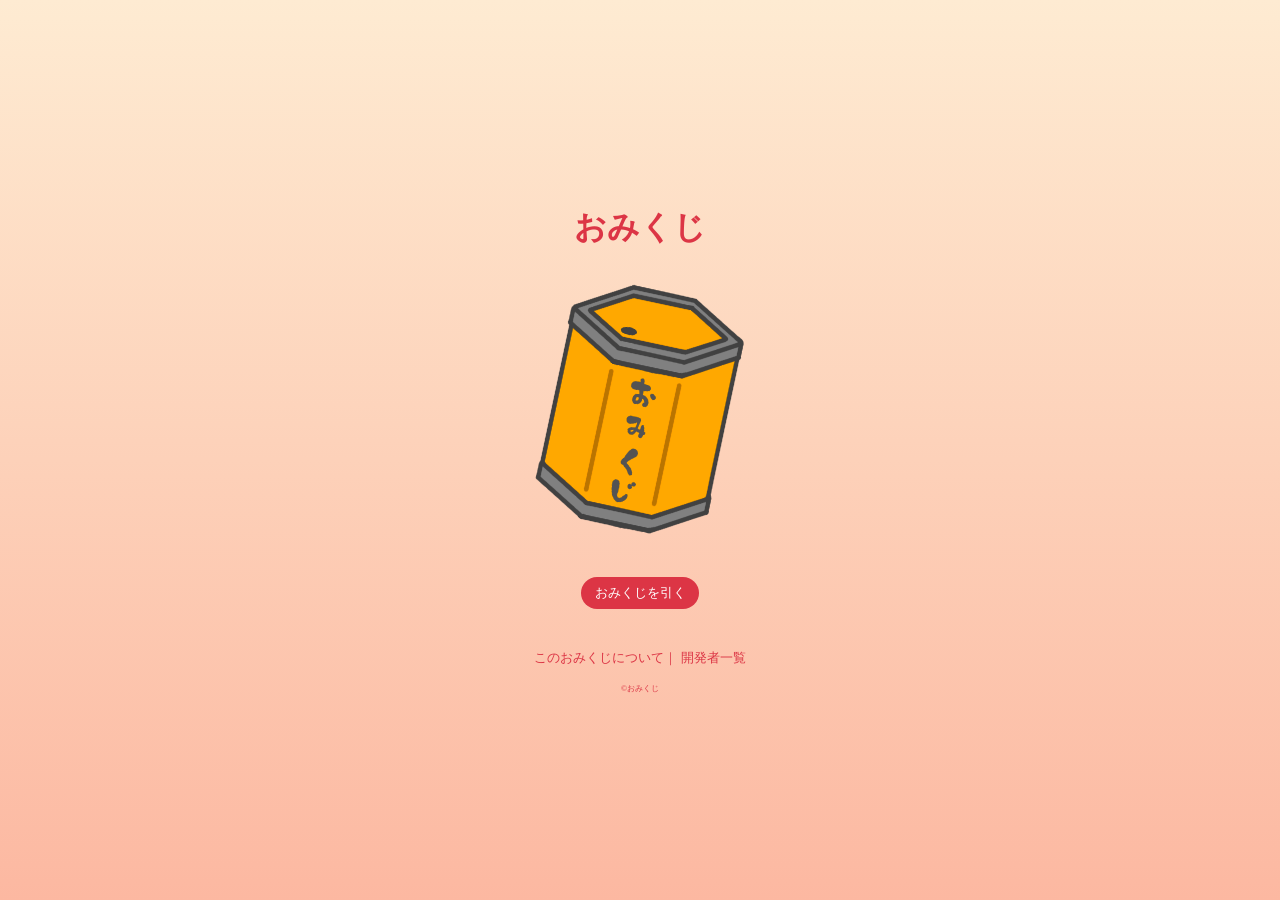
==== index.html @ d172a953 "Create the main structure of the top page" ====
<!DOCTYPE html>
<html lang="ja">
<head>
  <meta charset="UTF-8">
  <meta name="viewport" content="width=device-width, initial-scale=1.0">
  <title>おみくじ</title>
  <link rel="stylesheet" href="styles.css">
</head>
<body>
  <div class="topContainer flexColumn">
    <div class=" isVisible omikujiBox flexColumn">
      <h1 class="topTitle">おみくじ</h1>
      <img src="img/omikuji.PNG" alt="おみくじのイラスト">
      <button class="omikujiButton">おみくじを引く</button>
    </div>
    <!-- おみくじ表示 -->
    <div id="fortuneResult" class="isHidden omikujiPaper">
      <h2>おみくじ</h2>
      <hr>
      <div class="fortuneContents">
        <img id="resultImg" src="" alt="">
        <h1 id="fortune"></h1>
      </div>
      <hr>
      <div>
        <p id="fortuneComment"></p>
      </div>
      <hr>
      <div>
        <h3>✿ ラッキーカラー ✿</h3>
        <p id="luckyColor">
          // 
        </p>
      </div>
      <hr>
      <div>
        <h3>✿ ラッキードリンク ✿</h3>
        <p id="luckyDrink">
          // 
        </p>
      </div>
      <hr>
      <div>
        <h3>✿ ラッキーアクション ✿</h3>
        <p id="luckyAction">
          // 
        </p>
      </div>
      <button id="reTryButton" class="omikujiButton">もう一度おみくじを引く</button>
    </div>
    <footer>
      <div>
        <a href="about.html">このおみくじについて</a>｜
        <a href="developers.html">開発者一覧</a>
      </div>
      <p>©︎おみくじ</p>
    </footer>
  </div>
  <script src="script.js"></script>
</body>
</html>
---- styles.css ----
* {
  padding: 0;
  margin: 0;
  text-decoration: none;
  box-sizing: border-box;
}

:root {
  --main-text-color: #dc3545;
  --main-text-color-hover: #b32b39;
}

/* 要素の表示 */
.isVisible {
  display: block;
}
/* 要素の非表示 */
.isHidden {
  display: none;
}
/* 主軸を垂直とした縦横中央揃えのFlexBox指定 */
.flexColumn {
  display: flex;
  flex-direction: column;
  align-items: center;
  justify-content: center;
}

/* ページ全体 */
.topContainer {
  width: 100%;
  height: 100vh;
  text-align: center;
  color: var(--main-text-color);
  background: linear-gradient(#feebd2, #fcb8a1);
}

/* トップのおみくじ */
.omikujiBox img {
  width: 200px;
  transform: rotate(12deg);
  margin-top: 2em;
}

/* おみくじを引くボタン */
.omikujiButton {
  border: none;
  border-radius: 24px;
  color: white;
  padding: .5em 1em;
  margin: 3em 0;
  background-color: var(--main-text-color);
}
.omikujiButton:hover {
  background-color: var(--main-text-color-hover);
}

/* おみくじの結果ページ */
.omikujiPaper {
  text-align: center;
}

/* フッター */
footer {
  font-size: small;
}
footer a {
  color: var(--main-text-color);
}
footer p {
  font-size: .5rem;
  margin-top: 2em;
}
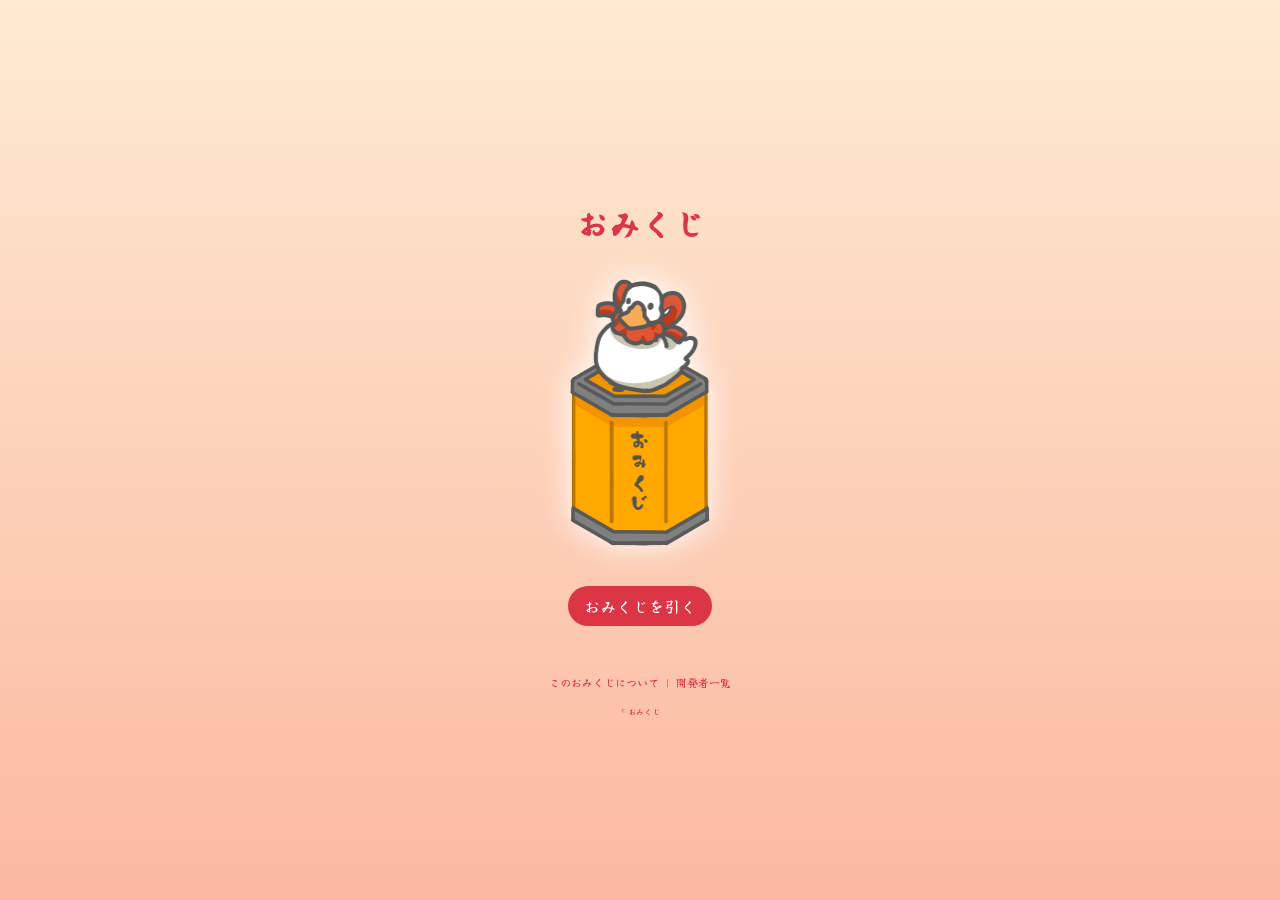
==== commit 4b27691a: "The overall styling has been adjusted." ====
--- a/index.html
+++ b/index.html
@@ -4,20 +4,23 @@
   <meta charset="UTF-8">
   <meta name="viewport" content="width=device-width, initial-scale=1.0">
   <title>おみくじ</title>
+  <link rel="preconnect" href="https://fonts.googleapis.com">
+  <link rel="preconnect" href="https://fonts.gstatic.com" crossorigin>
+  <link href="https://fonts.googleapis.com/css2?family=Fira+Code:wght@300..700&family=Noto+Sans+JP:wght@100..900&family=Playwrite+DK+Uloopet:wght@100..400&family=Yuji+Syuku&display=swap" rel="stylesheet">
   <link rel="stylesheet" href="styles.css">
 </head>
 <body>
   <div class="topContainer flexColumn">
-    <div class=" isVisible omikujiBox flexColumn">
+    <div id="topPage" class="d-block omikujiBox">
       <h1 class="topTitle">おみくじ</h1>
       <img src="img/omikuji.PNG" alt="おみくじのイラスト">
-      <button class="omikujiButton">おみくじを引く</button>
+      <button id="drawButton" class="omikujiButton">おみくじを引く</button>
     </div>
     <!-- おみくじ表示 -->
-    <div id="fortuneResult" class="isHidden omikujiPaper">
+    <div id="fortuneResult" class="d-none omikujiPaper">
       <h2>おみくじ</h2>
       <hr>
-      <div class="fortuneContents">
+      <div>
         <img id="resultImg" src="" alt="">
         <h1 id="fortune"></h1>
       </div>
@@ -27,21 +30,21 @@
       </div>
       <hr>
       <div>
-        <h3>✿ ラッキーカラー ✿</h3>
+        <h4>✿ ラッキーカラー ✿</h4>
         <p id="luckyColor">
           // 
         </p>
       </div>
       <hr>
       <div>
-        <h3>✿ ラッキードリンク ✿</h3>
+        <h4>✿ ラッキードリンク ✿</h4>
         <p id="luckyDrink">
           // 
         </p>
       </div>
       <hr>
       <div>
-        <h3>✿ ラッキーアクション ✿</h3>
+        <h4>✿ ラッキーアクション ✿</h4>
         <p id="luckyAction">
           // 
         </p>
@@ -50,10 +53,11 @@
     </div>
     <footer>
       <div>
-        <a href="about.html">このおみくじについて</a>｜
+        <a href="about.html">このおみくじについて</a>
+        <span>｜</span>
         <a href="developers.html">開発者一覧</a>
       </div>
-      <p>©︎おみくじ</p>
+      <p>© おみくじ</p>
     </footer>
   </div>
   <script src="script.js"></script>
--- a/styles.css
+++ b/styles.css
@@ -3,19 +3,27 @@
   margin: 0;
   text-decoration: none;
   box-sizing: border-box;
+  font-family: "Yuji Syuku", serif;
+  /* font-weight: 400; */
+  /* font-style: normal; */
 }
 
 :root {
+  --red: #ff0000;
+  --red-translucent: rgb(255 0 0 / .25);
+  --white: #ffffff;
   --main-text-color: #dc3545;
   --main-text-color-hover: #b32b39;
 }
 
 /* 要素の表示 */
-.isVisible {
-  display: block;
+.d-block {
+  display: flex;
+  flex-direction: column;
+  align-items: center;
 }
 /* 要素の非表示 */
-.isHidden {
+.d-none {
   display: none;
 }
 /* 主軸を垂直とした縦横中央揃えのFlexBox指定 */
@@ -36,33 +44,83 @@
 }
 
 /* トップのおみくじ */
+#topPage {
+  margin: 1em 0;
+}
 .omikujiBox img {
-  width: 200px;
-  transform: rotate(12deg);
-  margin-top: 2em;
+  width: 50%;
+  margin: 2em 0 1em 0;
+  filter: drop-shadow(0 0 16px var(--white));
+}
+#drawButton {
+  margin: 1.5em 0 2em 0;
 }
 
-/* おみくじを引くボタン */
+/* 共通ボタンスタイル */
 .omikujiButton {
-  border: none;
-  border-radius: 24px;
-  color: white;
+  font-size: 16px;
+  color: var(--white);
+  border: var(--red);
+  border-radius: 25px;
   padding: .5em 1em;
-  margin: 3em 0;
   background-color: var(--main-text-color);
 }
 .omikujiButton:hover {
   background-color: var(--main-text-color-hover);
 }
+.omikujiButton:focus,
+.omikujiButton:active {
+  transition: .2s;
+  outline: 4px solid var(--red-translucent);
+}
+
+
+/* おみくじの紙ページ */
+.omikujiPaper {
+  padding: 16px;
+  width: 280px;
+  border: thick double var(--red);
+  outline: .2rem solid var(--red);
+  background-color: var(--white);
+  margin-bottom: 1em;
+}
+.omikujiPaper h3,
+.omikujiPaper h4 {
+  margin-bottom: 1em;
+}
+.omikujiPaper ul {
+  list-style: square;
+  text-align: left;
+  padding: 0 .5em 0 2em;
+}
+.omikujiPaper ul li {
+  margin-bottom: 1em;
+}
 
 /* おみくじの結果ページ */
-.omikujiPaper {
-  text-align: center;
+#fortuneResult {
+  height: 80vh;
+  overflow-y: scroll;
+}
+hr {
+  width: 100%;
+  border-top: 2px solid var(--red-translucent);
+  margin: 1em 0;
+}
+#reTryButton {
+  margin: 1.5em 0 0 0;
+}
+#resultImg {
+  width: 100%;
+}
+#fortuneComment {
+  font-size: .9em;
+  text-align: left;
 }
 
 /* フッター */
 footer {
-  font-size: small;
+  font-size: 11px;
 }
 footer a {
   color: var(--main-text-color);
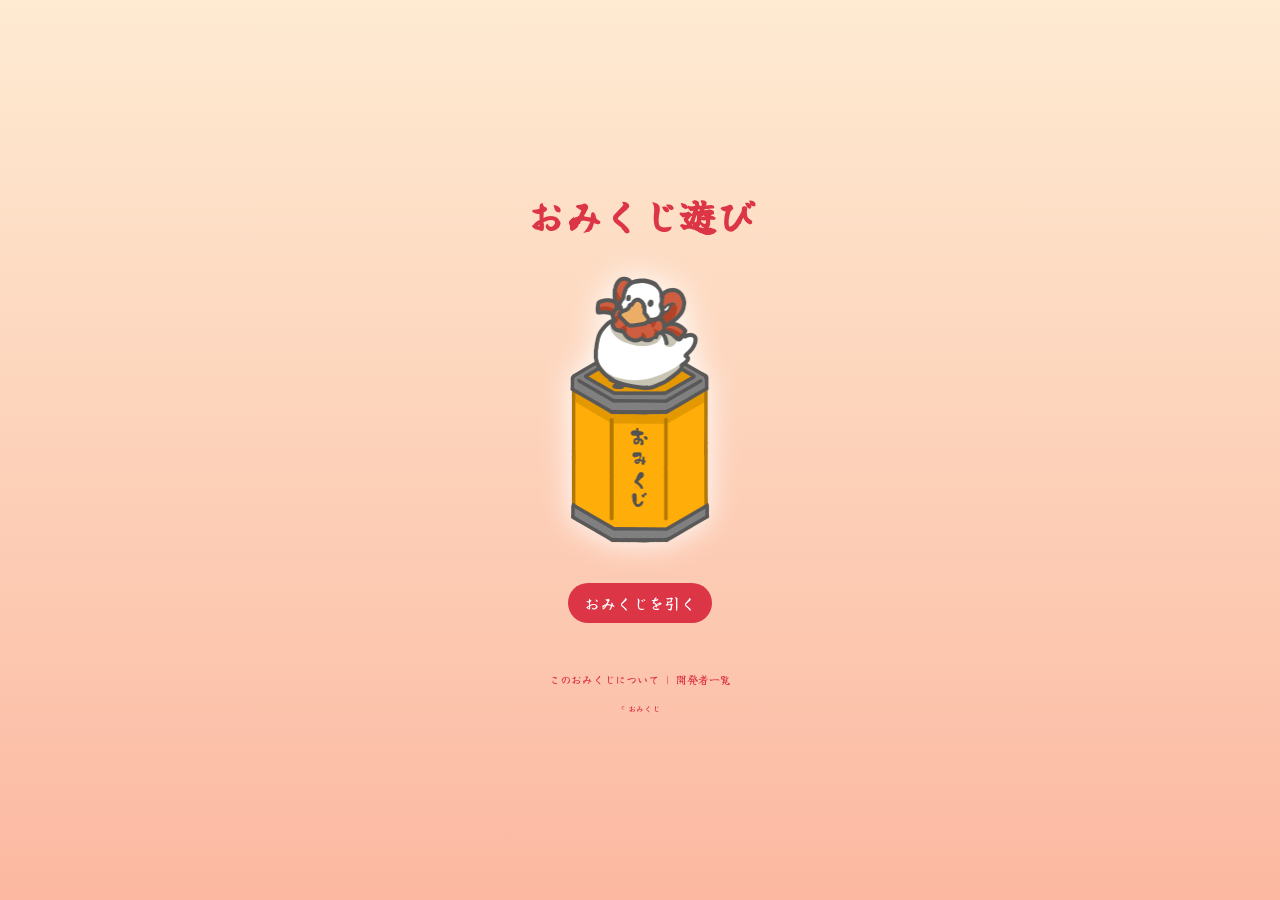
==== commit a3372789: "Responsive" ====
--- a/index.html
+++ b/index.html
@@ -3,7 +3,7 @@
 <head>
   <meta charset="UTF-8">
   <meta name="viewport" content="width=device-width, initial-scale=1.0">
-  <title>おみくじ</title>
+  <title>おみくじ遊び</title>
   <link rel="preconnect" href="https://fonts.googleapis.com">
   <link rel="preconnect" href="https://fonts.gstatic.com" crossorigin>
   <link href="https://fonts.googleapis.com/css2?family=Fira+Code:wght@300..700&family=Noto+Sans+JP:wght@100..900&family=Playwrite+DK+Uloopet:wght@100..400&family=Yuji+Syuku&display=swap" rel="stylesheet">
@@ -12,7 +12,7 @@
 <body>
   <div class="topContainer flexColumn">
     <div id="topPage" class="d-block omikujiBox">
-      <h1 class="topTitle">おみくじ</h1>
+      <h1 class="topTitle">おみくじ遊び</h1>
       <img src="img/omikuji.PNG" alt="おみくじのイラスト">
       <button id="drawButton" class="omikujiButton">おみくじを引く</button>
     </div>
--- a/styles.css
+++ b/styles.css
@@ -35,25 +35,26 @@
 }
 
 /* ページ全体 */
+html, body {
+  height: 100%;
+}
 .topContainer {
   width: 100%;
-  height: 100vh;
+  height: 100%;
   text-align: center;
   color: var(--main-text-color);
   background: linear-gradient(#feebd2, #fcb8a1);
 }
 
 /* トップのおみくじ */
-#topPage {
-  margin: 1em 0;
-}
 .omikujiBox img {
   width: 50%;
-  margin: 2em 0 1em 0;
+  min-width: 100px;
+  margin: 1em 0;
   filter: drop-shadow(0 0 16px var(--white));
 }
 #drawButton {
-  margin: 1.5em 0 2em 0;
+  margin-bottom: 1em;
 }
 
 /* 共通ボタンスタイル */
@@ -77,24 +78,22 @@
 
 /* おみくじの紙ページ */
 .omikujiPaper {
+  width: 80%;
   padding: 16px;
-  width: 280px;
   border: thick double var(--red);
   outline: .2rem solid var(--red);
   background-color: var(--white);
   margin-bottom: 1em;
 }
 .omikujiPaper h3,
-.omikujiPaper h4 {
+.omikujiPaper h4,
+.omikujiPaper ul li {
   margin-bottom: 1em;
 }
 .omikujiPaper ul {
   list-style: square;
   text-align: left;
   padding: 0 .5em 0 2em;
-}
-.omikujiPaper ul li {
-  margin-bottom: 1em;
 }
 
 /* おみくじの結果ページ */
@@ -107,15 +106,15 @@
   border-top: 2px solid var(--red-translucent);
   margin: 1em 0;
 }
-#reTryButton {
-  margin: 1.5em 0 0 0;
-}
 #resultImg {
   width: 100%;
 }
 #fortuneComment {
   font-size: .9em;
   text-align: left;
+}
+#reTryButton {
+  margin-top: 1.5em;
 }
 
 /* フッター */
@@ -128,4 +127,38 @@
 footer p {
   font-size: .5rem;
   margin-top: 2em;
-}+}
+
+/* レスポンシブ対応 */
+.aboutContents {
+  height: 64vh;
+  overflow-y: scroll;
+  justify-content: normal;
+}
+@media screen and (min-width: 320px) {
+  .topTitle {
+    font-size: 2.4rem;
+  }
+  .omikujiPaper {
+    width: 280px;
+  }
+  .aboutContents {
+    height: auto;
+    padding: 16px;
+    overflow: hidden;
+  }
+}
+
+@media screen and (min-height: 520px) {
+  #topPage {
+    margin: 0 0 1em 0;
+  }
+  .omikujiBox img {
+    margin: 2em 0 1em 0;
+  }
+  #drawButton {
+    margin: 1.5em 0 2em 0;
+  }
+}
+
+/* 230×425 px */
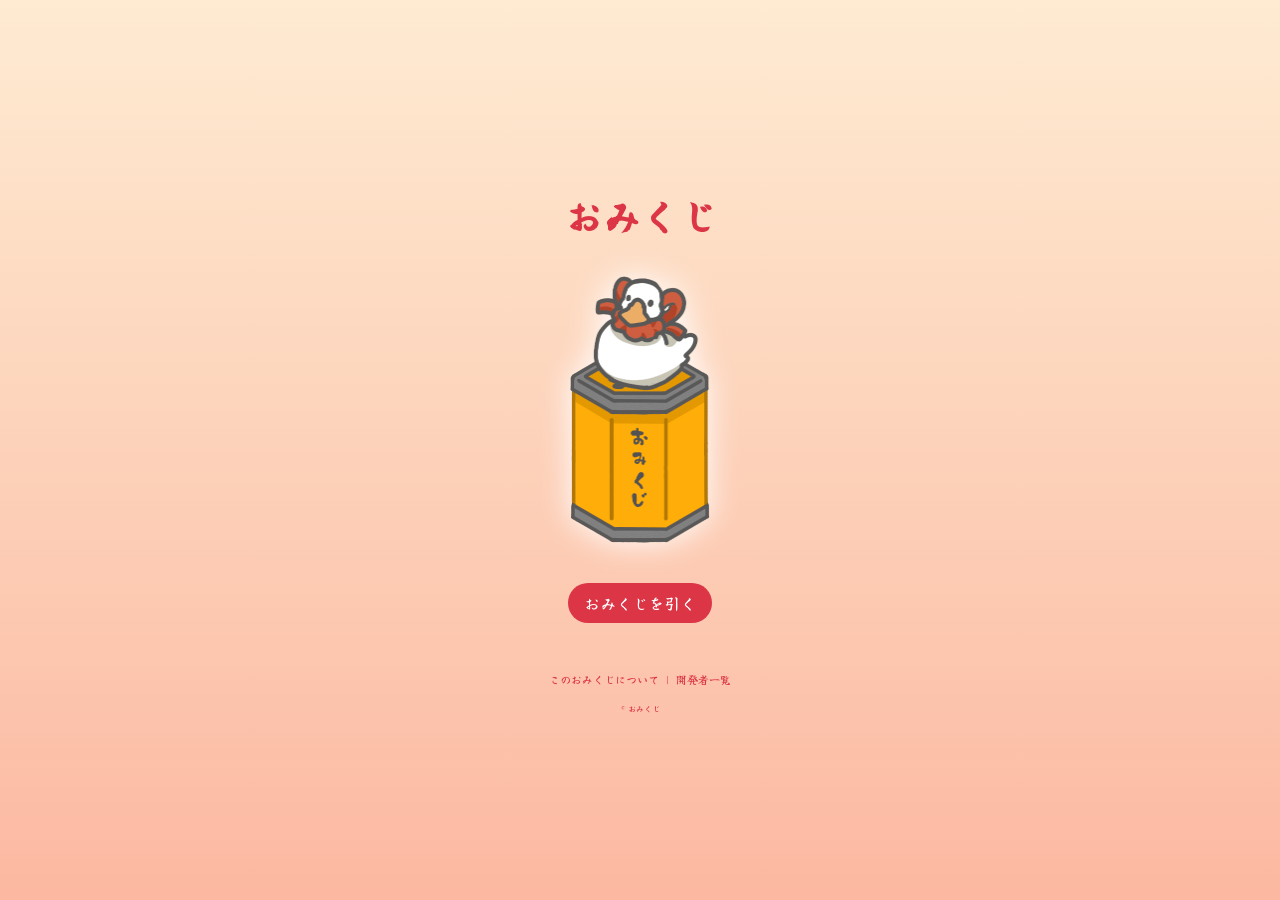
==== commit 513b030e: "Added icons" ====
--- a/index.html
+++ b/index.html
@@ -3,16 +3,18 @@
 <head>
   <meta charset="UTF-8">
   <meta name="viewport" content="width=device-width, initial-scale=1.0">
-  <title>おみくじ遊び</title>
+  <title>おみくじ</title>
   <link rel="preconnect" href="https://fonts.googleapis.com">
   <link rel="preconnect" href="https://fonts.gstatic.com" crossorigin>
   <link href="https://fonts.googleapis.com/css2?family=Fira+Code:wght@300..700&family=Noto+Sans+JP:wght@100..900&family=Playwrite+DK+Uloopet:wght@100..400&family=Yuji+Syuku&display=swap" rel="stylesheet">
+  <link rel="icon" href="/favicon.ico" sizes="32x32">
+  <link rel="icon" href="/icon.svg" type="image/svg+xml">
   <link rel="stylesheet" href="styles.css">
 </head>
 <body>
   <div class="topContainer flexColumn">
     <div id="topPage" class="d-block omikujiBox">
-      <h1 class="topTitle">おみくじ遊び</h1>
+      <h1 class="topTitle">おみくじ</h1>
       <img src="img/omikuji.PNG" alt="おみくじのイラスト">
       <button id="drawButton" class="omikujiButton">おみくじを引く</button>
     </div>
--- a/styles.css
+++ b/styles.css
@@ -4,8 +4,6 @@
   text-decoration: none;
   box-sizing: border-box;
   font-family: "Yuji Syuku", serif;
-  /* font-weight: 400; */
-  /* font-style: normal; */
 }
 
 :root {
@@ -110,7 +108,7 @@
   width: 100%;
 }
 #fortuneComment {
-  font-size: .9em;
+  font-size: .9rem;
   text-align: left;
 }
 #reTryButton {
@@ -135,6 +133,7 @@
   overflow-y: scroll;
   justify-content: normal;
 }
+
 @media screen and (min-width: 320px) {
   .topTitle {
     font-size: 2.4rem;
@@ -142,14 +141,9 @@
   .omikujiPaper {
     width: 280px;
   }
-  .aboutContents {
-    height: auto;
-    padding: 16px;
-    overflow: hidden;
-  }
 }
 
-@media screen and (min-height: 520px) {
+@media screen and (min-height: 560px) {
   #topPage {
     margin: 0 0 1em 0;
   }
@@ -159,6 +153,9 @@
   #drawButton {
     margin: 1.5em 0 2em 0;
   }
-}
-
-/* 230×425 px */+  .aboutContents {
+    height: auto;
+    padding: 16px;
+    overflow: hidden;
+  }
+}
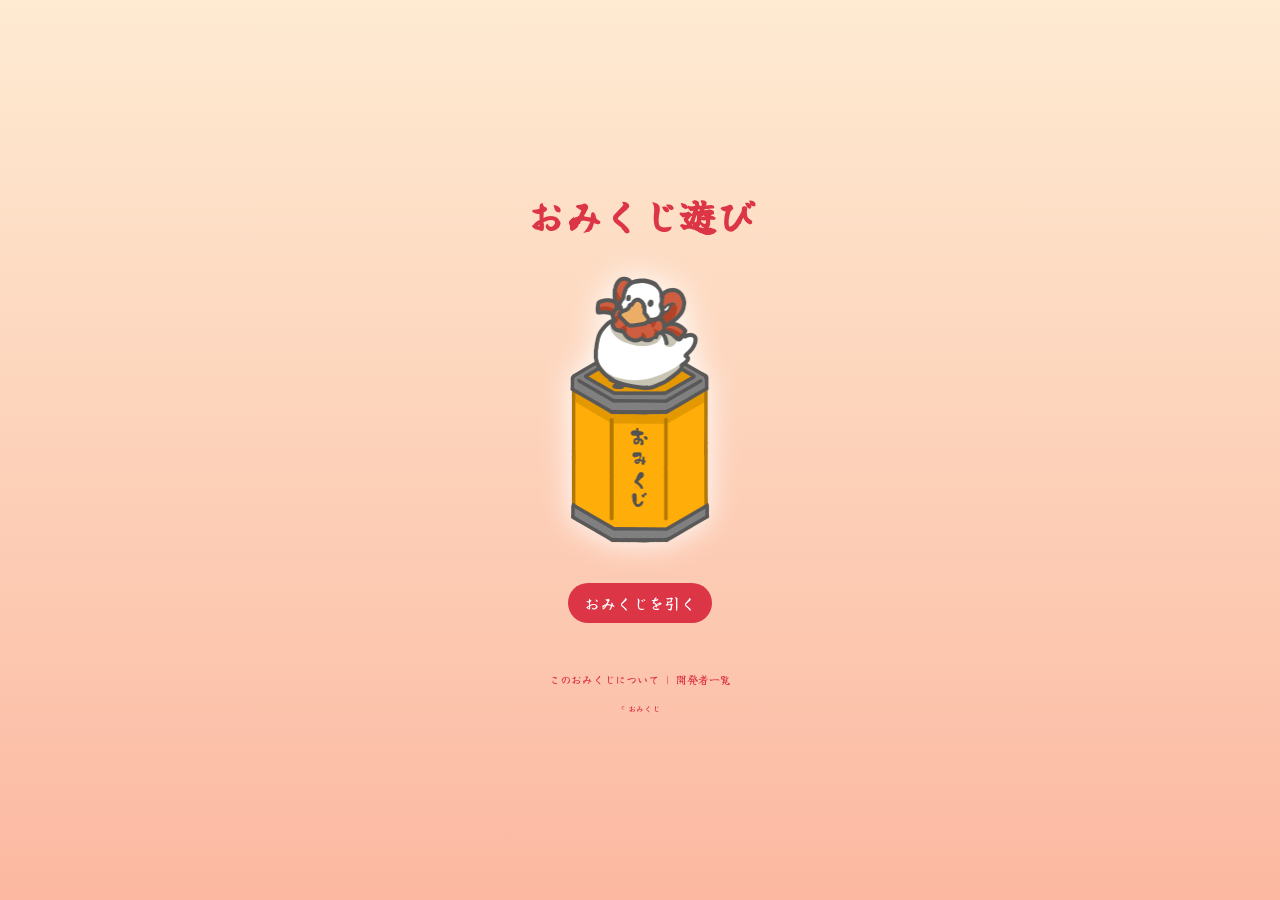
==== commit 7448cff4: "Merge pull request #18 from teamdev-teamBlue/responsive Responsive" ====
--- a/index.html
+++ b/index.html
@@ -3,18 +3,16 @@
 <head>
   <meta charset="UTF-8">
   <meta name="viewport" content="width=device-width, initial-scale=1.0">
-  <title>おみくじ</title>
+  <title>おみくじ遊び</title>
   <link rel="preconnect" href="https://fonts.googleapis.com">
   <link rel="preconnect" href="https://fonts.gstatic.com" crossorigin>
   <link href="https://fonts.googleapis.com/css2?family=Fira+Code:wght@300..700&family=Noto+Sans+JP:wght@100..900&family=Playwrite+DK+Uloopet:wght@100..400&family=Yuji+Syuku&display=swap" rel="stylesheet">
-  <link rel="icon" href="/favicon.ico" sizes="32x32">
-  <link rel="icon" href="/icon.svg" type="image/svg+xml">
   <link rel="stylesheet" href="styles.css">
 </head>
 <body>
   <div class="topContainer flexColumn">
     <div id="topPage" class="d-block omikujiBox">
-      <h1 class="topTitle">おみくじ</h1>
+      <h1 class="topTitle">おみくじ遊び</h1>
       <img src="img/omikuji.PNG" alt="おみくじのイラスト">
       <button id="drawButton" class="omikujiButton">おみくじを引く</button>
     </div>
